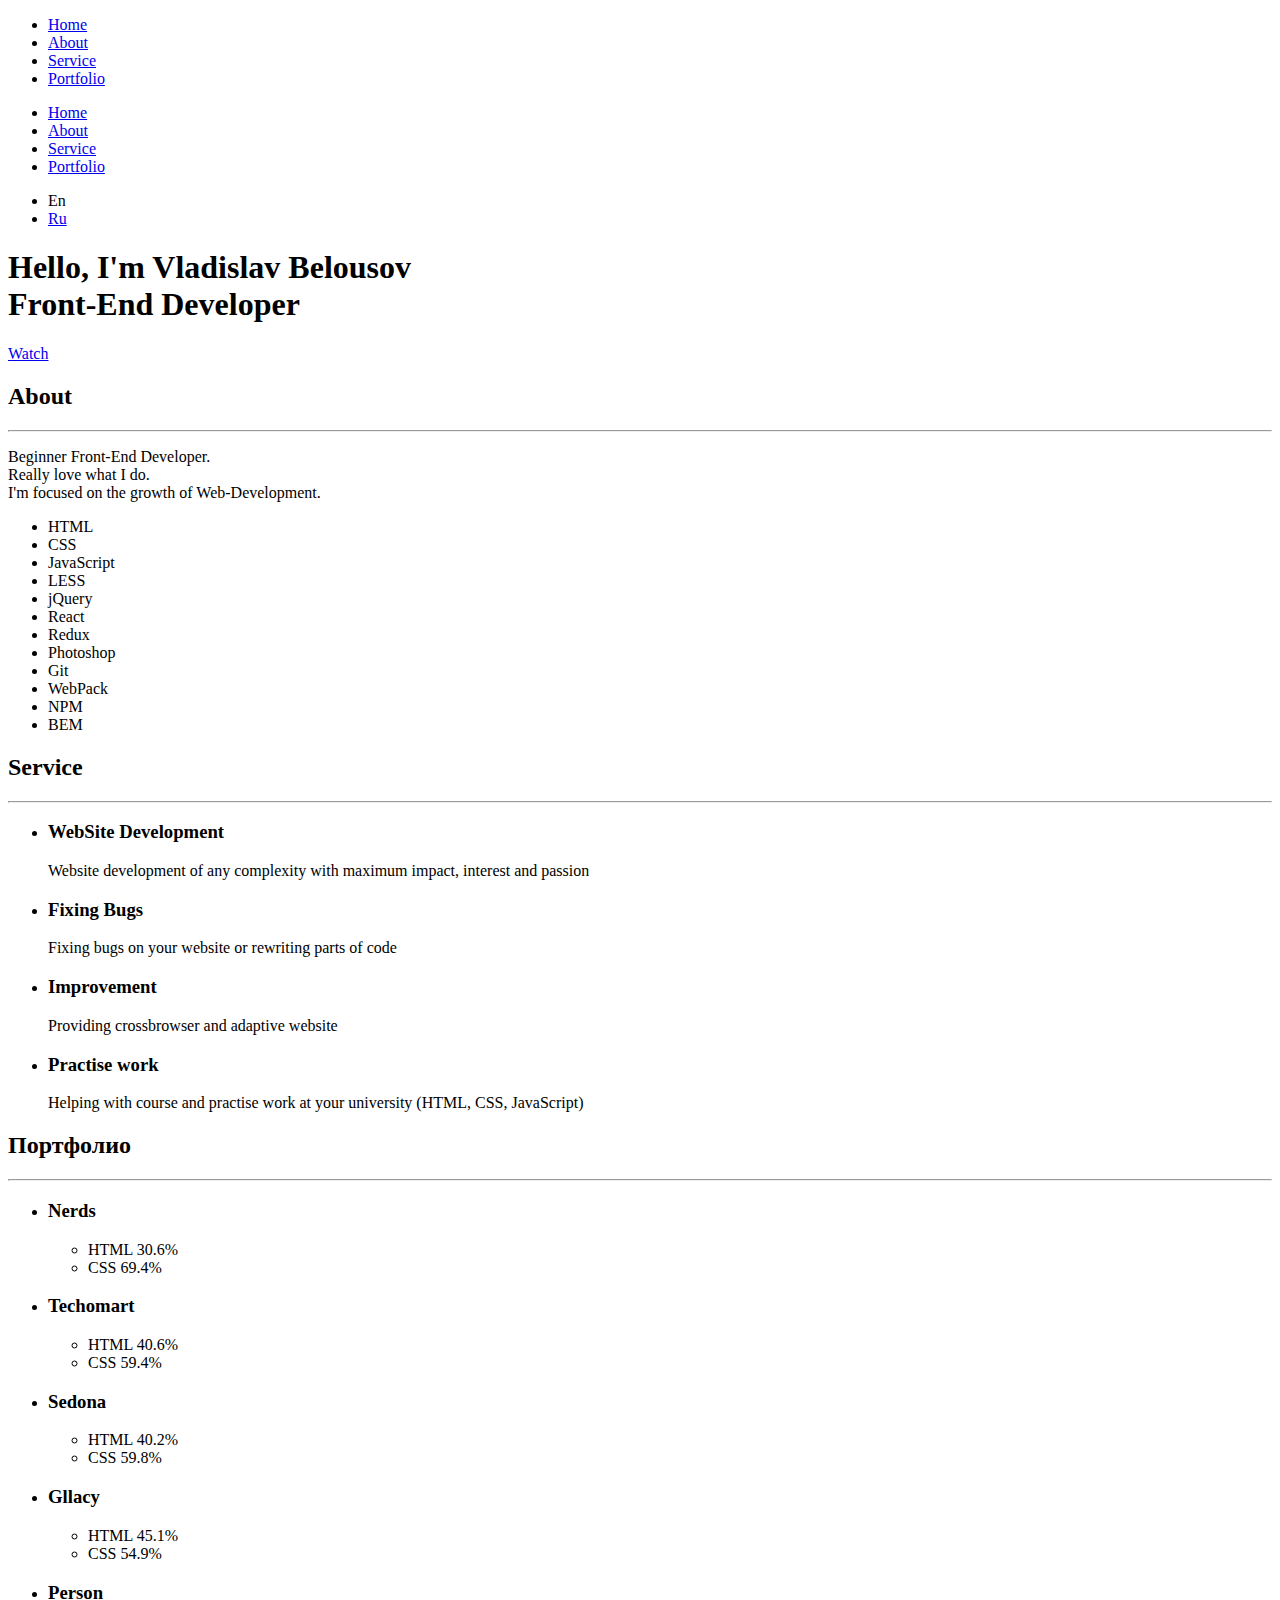
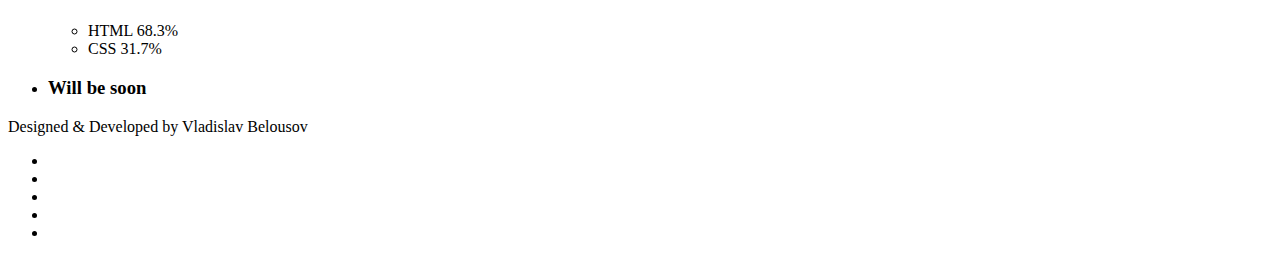
==== index_en.html @ 8ac00e5c "Source" ====
<!DOCTYPE html>
<html class="html" lang="en">
  <head>
	  <meta charset="UTF-8">
	  <meta name="viewport" content="width=device-width, initial-scale=1">
	  <meta name="author" content="Vladislav Belousov">
	  <meta name="description" content="Portfolio Front-End Developer">
	  <title>Vladislav Belousov</title>
		<link rel="stylesheet" href="styles/index.css">
  </head>
  <body class="body">
	  <section class="nav">
			<div class="layout-center">
				<nav class="nav__body">
					<ul class="nav__list">
						<li class="nav__item">
							<a class="nav__link" href="#home">Home</a>
						</li>
						<li class="nav__item">
							<a class="nav__link" href="#about">About</a>
						</li>
						<li class="nav__item">
							<a class="nav__link" href="#service">Service</a>
						</li>
						<li class="nav__item">
							<a class="nav__link" href="#portfolio">Portfolio</a>
						</li>
					</ul>
					<div class="nav-menu
                      disabled">
						<div class="nav-menu__icon
						            icon_menu">
							<ul class="nav-menu__list">
								<li class="nav-menu__item">
									<a class="nav-menu__link"
										 href="#home">Home</a>
								</li>
								<li class="nav-menu__item">
									<a class="nav-menu__link"
										 href="#about">About</a>
								</li>
								<li class="nav-menu__item">
									<a class="nav-menu__link"
										 href="#service">Service</a>
								</li>
								<li class="nav-menu__item">
									<a class="nav-menu__link"
										 href="#portfolio">Portfolio</a>
								</li>
							</ul>
						</div>
					</div>
				</nav>
				<ul class="lng-switch">
					<li class="lng-switch__item
					           lng-switch__item_active
                     lng-switch__item_en">En</li>
					<li class="lng-switch__item
                     lng-switch__item_ru">
						<a class="lng-switch__link" href="index.html">Ru</a>
					</li>
				</ul>
			</div>
    </section>
    <header class="header" id="home">
			<div class="header__wrap">
				<h1 class="header__caption">
					Hello, I'm <span class="txt_clr_blue">Vladislav Belousov</span><br>
					Front-End Developer
				</h1>
				<a class="header__btn" href="#about">Watch</a>
			</div>
    </header>
    <section class="section about" id="about">
			<div class="layout-center">
				<div class="caption-wrap
                    caption-wrap_pos_l">
					<h2 class="caption-wrap__subcaption">About</h2>
					<hr class="caption-wrap__line">
				</div>
				<div class="about__wrap">
					<p class="about__body">
						Beginner Front-End Developer.<br>
						Really love what I do.<br>
						I'm focused on the growth of Web-Development.
					</p>
					<ul class="skills">
						<li class="skills__item">
							<span class="skills__name">HTML</span>
							<div class="skills__prg">
								<div class="skills__prg_stage
						                skills__prg_stage_70
                            bgcl_html"></div>
							</div>
						</li>
						<li class="skills__item">
							<span class="skills__name">CSS</span>
							<div class="skills__prg">
								<div class="skills__prg_stage
						                skills__prg_stage_70
                            bgcl_css"></div>
							</div>
						</li>
						<li class="skills__item">
							<span class="skills__name">JavaScript</span>
							<div class="skills__prg">
								<div class="skills__prg_stage
						                skills__prg_stage_50
                            bgcl_js"></div>
							</div>
						</li>
						<li class="skills__item">
							<span class="skills__name">LESS</span>
							<div class="skills__prg">
								<div class="skills__prg_stage
						                skills__prg_stage_60
                            bgcl_less"></div>
							</div>
						</li>
						<li class="skills__item">
							<span class="skills__name">jQuery</span>
							<div class="skills__prg">
								<div class="skills__prg_stage
						                skills__prg_stage_70
                            bgcl_jq"></div>
							</div>
						</li>
						<li class="skills__item">
							<span class="skills__name">React</span>
							<div class="skills__prg">
								<div class="skills__prg_stage
						                skills__prg_stage_40
                            bgcl_react"></div>
							</div>
						</li>
						<li class="skills__item">
							<span class="skills__name">Redux</span>
							<div class="skills__prg">
								<div class="skills__prg_stage
						                skills__prg_stage_40
                            bgcl_redux"></div>
							</div>
						</li>
						<li class="skills__item">
							<span class="skills__name">Photoshop</span>
							<div class="skills__prg">
								<div class="skills__prg_stage
						                skills__prg_stage_90
                            bgcl_ps"></div>
							</div>
						</li>
						<li class="skills__item">
							<span class="skills__name">Git</span>
							<div class="skills__prg">
								<div class="skills__prg_stage
						                skills__prg_stage_60
                            bgcl_git"></div>
							</div>
						</li>
						<li class="skills__item">
							<span class="skills__name">WebPack</span>
							<div class="skills__prg">
								<div class="skills__prg_stage
						                skills__prg_stage_60
                            bgcl_wp"></div>
							</div>
						</li>
						<li class="skills__item">
							<span class="skills__name">NPM</span>
							<div class="skills__prg">
								<div class="skills__prg_stage
						                skills__prg_stage_60
                            bgcl_npm"></div>
							</div>
						</li>
						<li class="skills__item">
							<span class="skills__name">BEM</span>
							<div class="skills__prg">
								<div class="skills__prg_stage
						                skills__prg_stage_80
                            bgcl_bem"></div>
							</div>
						</li>
					</ul>
				</div>
			</div>
    </section>
    <section class="section service" id="service">
			<div class="layout-center">
				<div class="caption-wrap
                    caption-wrap_pos_r">
					<h2 class="caption-wrap__subcaption">Service</h2>
					<hr class="caption-wrap__line">
				</div>
				<ul class="service__list">
					<li class="service__item">
						<i class="service__icon
						          icon_feature-1"></i>
						<h3 class="service__caption">WebSite Development</h3>
						<p class="service__body">
							Website development of any complexity with
							maximum impact, interest and passion
						</p>
					</li>
					<li class="service__item">
						<i class="service__icon
						          icon_feature-2"></i>
						<h3 class="service__caption">Fixing Bugs</h3>
						<p class="service__body">
							Fixing bugs on your website or rewriting parts of code
						</p>
					</li>
					<li class="service__item">
						<i class="service__icon
						          icon_feature-3"></i>
						<h3 class="service__caption">Improvement</h3>
						<p class="service__body">
							Providing crossbrowser and adaptive website
						</p>
					</li>
					<li class="service__item">
						<i class="service__icon
						          icon_feature-4"></i>
						<h3 class="service__caption">Practise work</h3>
						<p class="service__body">
							Helping with course and practise work at your university
							(HTML, CSS, JavaScript)
						</p>
					</li>
				</ul>
			</div>
    </section>
		<section class="section portfolio" id="portfolio">
			<div class="layout-center">
				<div class="caption-wrap
                    caption-wrap_pos_l">
					<h2 class="caption-wrap__subcaption">Портфолио</h2>
					<hr class="caption-wrap__line">
				</div>
				<ul class="portfolio__list">
					<li class="portfolio__item">
						<div class="portfolio__image"></div>
						<div class="portfolio__wrap">
							<h3 class="portfolio__name">Nerds</h3>
							<div class="portfolio__btn-wrap">
								<a class="portfolio__btn"
									 href="assets/projects/nerds/index.html">
									<i class="portfolio__icon
									          icon_watch"></i>
								</a>
								<a class="portfolio__btn"
									 href="https://github.com/JonnoDoe/nerds_prj_1">
									<i class="portfolio__icon
									          icon_github"></i>
								</a>
							</div>
							<ul class="portfolio__tech-list">
								<li class="portfolio__tech">
									<span class="portfolio__tech-name
									             cl_html">HTML</span>
									<span class="portfolio__tech-stage">30.6%</span>
								</li>
								<li class="portfolio__tech">
									<span class="portfolio__tech-name
									             cl_css">CSS</span>
									<span class="portfolio__tech-stage">69.4%</span>
								</li>
							</ul>
						</div>
					</li>
					<li class="portfolio__item">
						<div class="portfolio__image"></div>
						<div class="portfolio__wrap">
							<h3 class="portfolio__name">Techomart</h3>
							<div class="portfolio__btn-wrap">
								<a class="portfolio__btn"
									 href="assets/projects/technomart/index.html">
									<i class="portfolio__icon
									          icon_watch"></i>
								</a>
								<a class="portfolio__btn"
									 href="https://github.com/JonnoDoe/technomart_prj_2">
									<i class="portfolio__icon
									          icon_github"></i>
								</a>
							</div>
							<ul class="portfolio__tech-list">
								<li class="portfolio__tech">
									<span class="portfolio__tech-name
									             cl_html">HTML</span>
									<span class="portfolio__tech-stage">40.6%</span>
								</li>
								<li class="portfolio__tech">
									<span class="portfolio__tech-name
									             cl_css">CSS</span>
									<span class="portfolio__tech-stage">59.4%</span>
								</li>
							</ul>
						</div>
					</li>
					<li class="portfolio__item">
						<div class="portfolio__image"></div>
						<div class="portfolio__wrap">
							<h3 class="portfolio__name">Sedona</h3>
							<div class="portfolio__btn-wrap">
								<a class="portfolio__btn"
									 href="assets/projects/sedona/index.html">
									<i class="portfolio__icon
									          icon_watch"></i>
								</a>
								<a class="portfolio__btn"
									 href="https://github.com/JonnoDoe/sedona_prj_3">
									<i class="portfolio__icon
									          icon_github"></i>
								</a>
							</div>
							<ul class="portfolio__tech-list">
								<li class="portfolio__tech">
									<span class="portfolio__tech-name
									             cl_html">HTML</span>
									<span class="portfolio__tech-stage">40.2%</span>
								</li>
								<li class="portfolio__tech">
									<span class="portfolio__tech-name
									             cl_css">CSS</span>
									<span class="portfolio__tech-stage">59.8%</span>
								</li>
							</ul>
						</div>
					</li>
					<li class="portfolio__item">
						<div class="portfolio__image"></div>
						<div class="portfolio__wrap">
							<h3 class="portfolio__name">Gllacy</h3>
							<div class="portfolio__btn-wrap">
								<a class="portfolio__btn"
									 href="assets/projects/gllacy/index.html">
									<i class="portfolio__icon
									          icon_watch"></i>
								</a>
								<a class="portfolio__btn"
									 href="https://github.com/JonnoDoe/gllacy_prj_4">
									<i class="portfolio__icon
									          icon_github"></i>
								</a>
							</div>
							<ul class="portfolio__tech-list">
								<li class="portfolio__tech">
									<span class="portfolio__tech-name
									             cl_html">HTML</span>
									<span class="portfolio__tech-stage">45.1%</span>
								</li>
								<li class="portfolio__tech">
									<span class="portfolio__tech-name
									             cl_css">CSS</span>
									<span class="portfolio__tech-stage">54.9%</span>
								</li>
							</ul>
						</div>
					</li>
					<li class="portfolio__item">
						<div class="portfolio__image"></div>
						<div class="portfolio__wrap">
							<h3 class="portfolio__name">Person</h3>
							<div class="portfolio__btn-wrap">
								<a class="portfolio__btn"
									 href="assets/projects/person/index.html">
									<i class="portfolio__icon
									          icon_watch"></i>
								</a>
								<a class="portfolio__btn"
									 href="https://github.com/JonnoDoe/person_prj_5">
									<i class="portfolio__icon
									          icon_github"></i>
								</a>
							</div>
							<ul class="portfolio__tech-list">
								<li class="portfolio__tech">
									<span class="portfolio__tech-name
									             cl_html">HTML</span>
									<span class="portfolio__tech-stage">68.3%</span>
								</li>
								<li class="portfolio__tech">
									<span class="portfolio__tech-name
									             cl_css">CSS</span>
									<span class="portfolio__tech-stage">31.7%</span>
								</li>
							</ul>
						</div>
					</li>
					<li class="portfolio__item">
						<div class="portfolio__image"></div>
						<div class="portfolio__wrap">
							<h3 class="portfolio__name">Will be soon</h3>
						</div>
					</li>
				</ul>
			</div>
		</section>
    <footer class="footer">
			<div class="layout-center">
				<span class="footer__body">
					Designed & Developed by
					<span class="txt_clr_blue">Vladislav Belousov</span>
				</span>
				<ul class="footer__list">
					<li class="footer__item">
						<a class="footer__link" href="https://github.com/JonnoDoe">
							<i class="footer__icon
                        icon_github-square"></i>
						</a>
					</li>
					<li class="footer__item">
						<a class="footer__link" href="https://t.me/JonnoDoe">
							<i class="footer__icon
                        icon_telegram-square"></i>
						</a>
					</li>
					<li class="footer__item">
						<a class="footer__link" href="https://vk.com/v.belou98">
							<i class="footer__icon
                        icon_vk-square"></i>
						</a>
					</li>
					<li class="footer__item">
						<a class="footer__link" href="mailto:v.belou98@gmail.com">
							<i class="footer__icon
                        icon_mail-square"></i>
						</a>
					</li>
					<li class="footer__item">
						<a class="footer__link" href="https://www.instagram.com/v.belou98">
							<i class="footer__icon
                        icon_instagram-square"></i>
						</a>
					</li>
				</ul>
			</div>
    </footer>
		<script src="assets/scripts/lib/jQuery.js"></script>
		<script src="assets/scripts/index.js"></script>
  </body>
</html>
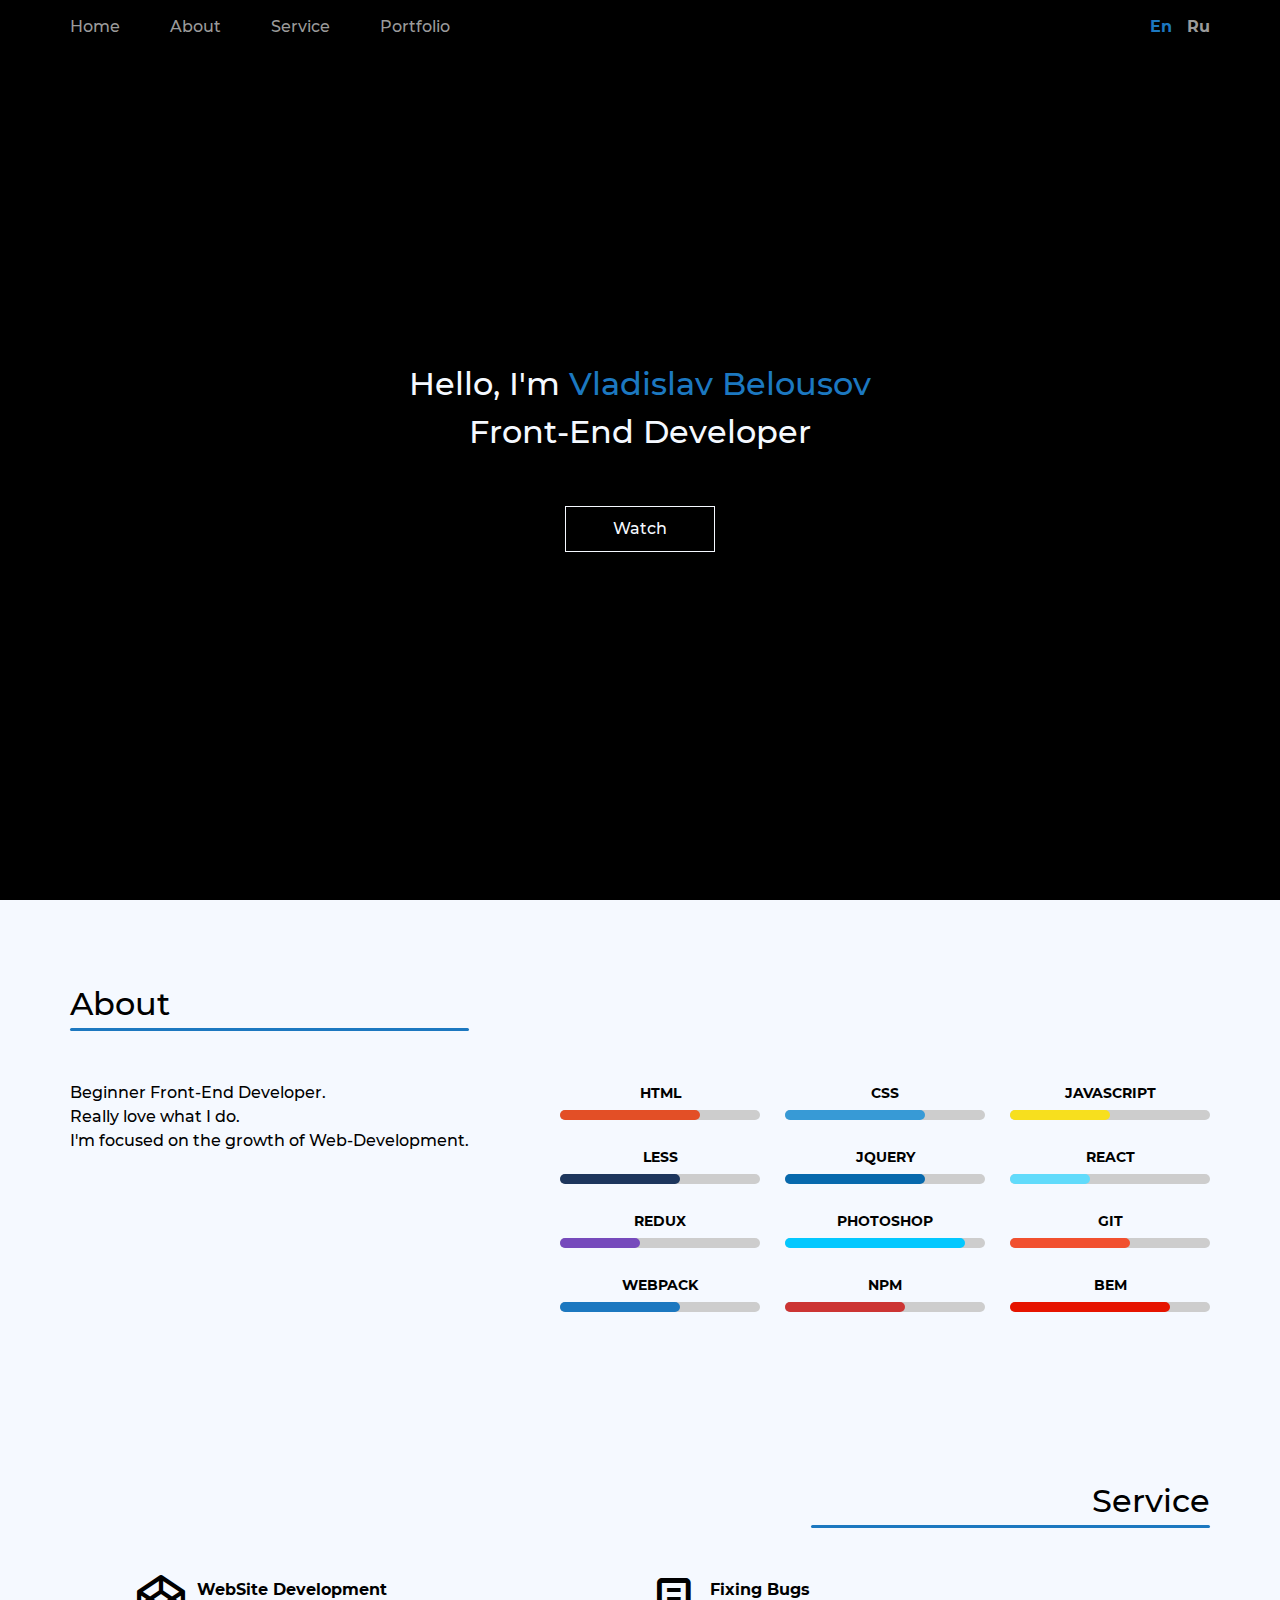
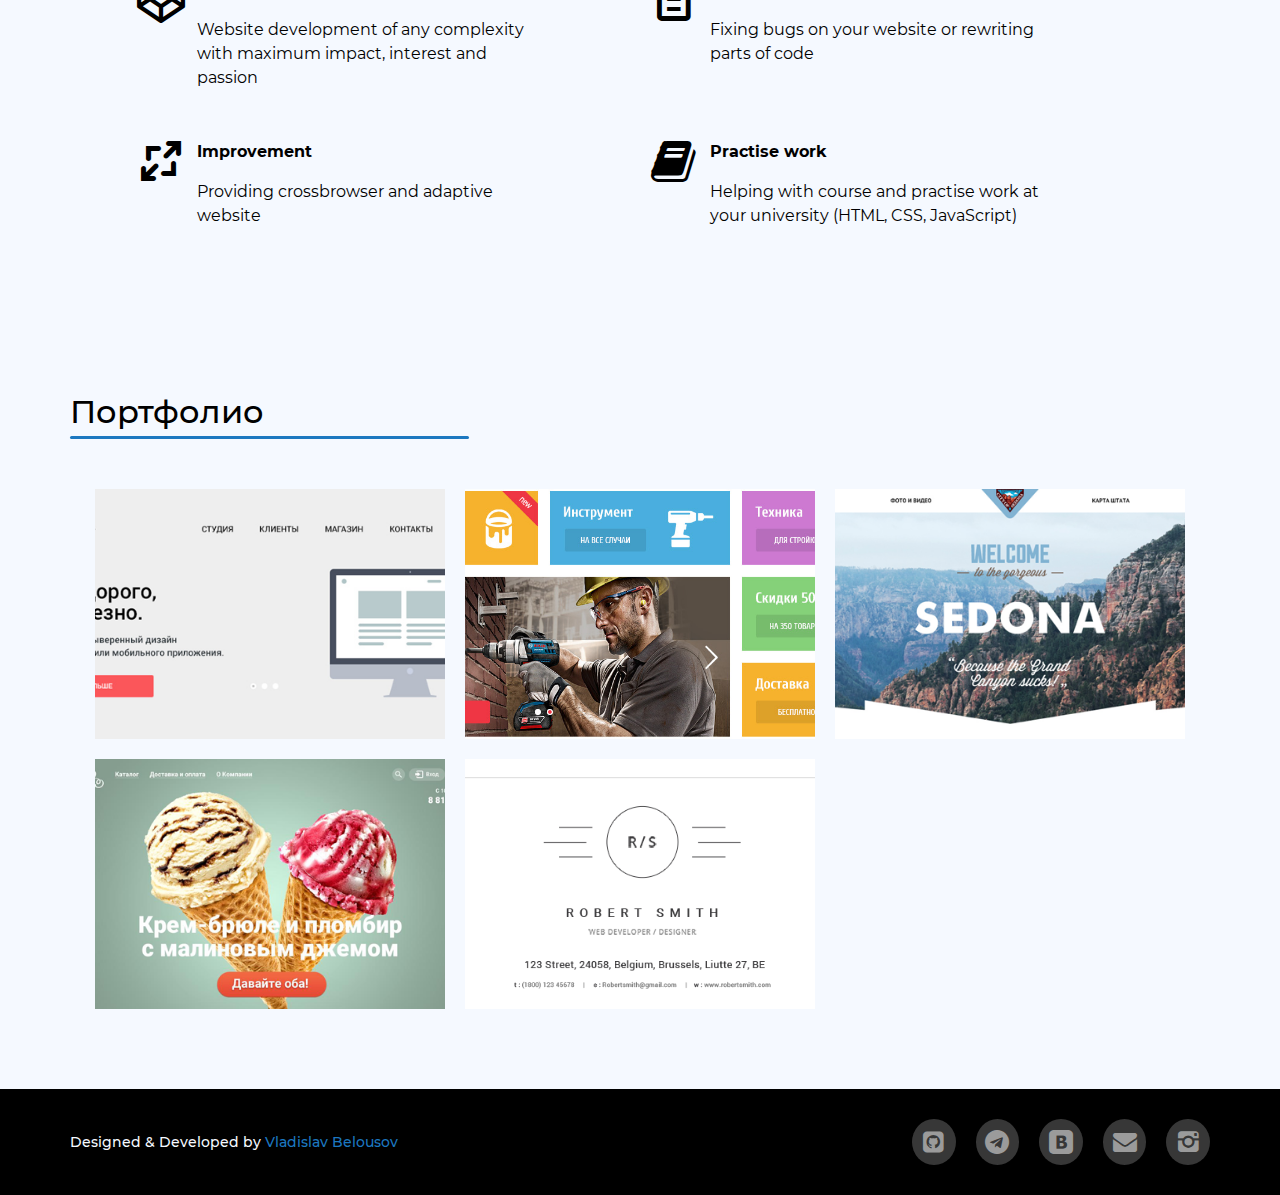
==== commit cefa6261: "Add Styles [EN]" ====
--- a/index_en.html
+++ b/index_en.html
@@ -6,7 +6,8 @@
 	  <meta name="author" content="Vladislav Belousov">
 	  <meta name="description" content="Portfolio Front-End Developer">
 	  <title>Vladislav Belousov</title>
-		<link rel="stylesheet" href="styles/index.css">
+		<link rel="icon" href="assets/media/images/ICO/favicon.ico">
+		<link rel="stylesheet" href="assets/styles/index.css">
   </head>
   <body class="body">
 	  <section class="nav">
--- a/assets/styles/index.css
+++ b/assets/styles/index.css
@@ -0,0 +1,872 @@
+@import "other/reset.css";
+@import "dep/fonts.css";
+@import "../dep/fonts.css";
+@import "../../dep/fonts.css";
+@import "../../dep/fonts.css";
+@import "../../dep/fonts.css";
+@import "../../dep/fonts.css";
+@import "../../dep/fonts.css";
+@import "../../dep/fonts.css";
+@import "../../../dep/fonts.css";
+@import "../../../dep/fonts.css";
+@import "../../../dep/fonts.css";
+@import "../../../dep/fonts.css";
+@import "../../../dep/fonts.css";
+@import "../../../dep/fonts.css";
+:root {
+  -webkit-box-sizing: border-box;
+  -moz-box-sizing: border-box;
+  box-sizing: border-box;
+}
+*,
+::before,
+::after {
+  -webkit-box-sizing: inherit;
+  -moz-box-sizing: inherit;
+  box-sizing: inherit;
+}
+.body {
+  font-family: 'Montserrat Medium', 'Arial', sans-serif;
+  font-size: 1rem;
+  line-height: 1.5;
+  color: #000000;
+  background-color: #f5f9ff;
+  -webkit-user-select: none;
+  -moz-user-select: none;
+  -ms-user-select: none;
+  user-select: none;
+}
+.layout-center {
+  max-width: 1140px;
+  margin: 0 auto;
+}
+@media (max-width: 1200px) {
+  .layout-center {
+    max-width: 960px;
+  }
+}
+@media (max-width: 1024px) {
+  .layout-center {
+    max-width: 768px;
+  }
+}
+@media (max-width:  860px) {
+  .layout-center {
+    max-width: 100%;
+    padding: 0 2.5em;
+  }
+}
+@media (max-width:  620px) {
+  .layout-center {
+    max-width: 480px;
+  }
+}
+@media (max-width:  550px) {
+  .layout-center {
+    max-width: 100%;
+    padding: 0 1.25em;
+  }
+}
+.disabled {
+  display: none;
+}
+.txt_clr_blue {
+  color: #1c78c0;
+}
+.cl_html {
+  color: #e34f26;
+}
+.cl_css {
+  color: #379ad6;
+}
+.cl_js {
+  color: #f7df1e;
+}
+.cl_less {
+  color: #1d365d;
+}
+.cl_jq {
+  color: #0769ad;
+}
+.cl_react {
+  color: #61dbfb;
+}
+.cl_redux {
+  color: #764abc;
+}
+.cl_ps {
+  color: #03c8ff;
+}
+.cl_git {
+  color: #f1502f;
+}
+.cl_wp {
+  color: #1c78c0;
+}
+.cl_npm {
+  color: #cc3534;
+}
+.cl_bem {
+  color: #e61400;
+}
+.bgcl_html {
+  background-color: #e34f26;
+}
+.bgcl_css {
+  background-color: #379ad6;
+}
+.bgcl_js {
+  background-color: #f7df1e;
+}
+.bgcl_less {
+  background-color: #1d365d;
+}
+.bgcl_jq {
+  background-color: #0769ad;
+}
+.bgcl_react {
+  background-color: #61dbfb;
+}
+.bgcl_redux {
+  background-color: #764abc;
+}
+.bgcl_ps {
+  background-color: #03c8ff;
+}
+.bgcl_git {
+  background-color: #f1502f;
+}
+.bgcl_wp {
+  background-color: #1c78c0;
+}
+.bgcl_npm {
+  background-color: #cc3534;
+}
+.bgcl_bem {
+  background-color: #e61400;
+}
+.caption-wrap {
+  display: flex;
+  flex-wrap: wrap;
+  flex-flow: column wrap;
+  justify-content: center;
+  align-items: center;
+  padding-bottom: 3.125em;
+}
+.caption-wrap_pos_l {
+  justify-content: flex-start;
+  align-items: flex-start;
+  text-align: left;
+}
+.caption-wrap_pos_r {
+  justify-content: flex-end;
+  align-items: flex-end;
+  text-align: right;
+}
+.caption-wrap__subcaption {
+  font-size: 2rem;
+}
+.caption-wrap__line {
+  width: 35%;
+  height: 0.1875em;
+  margin: 0;
+  border: none;
+  border-radius: 0.625em;
+  background-color: #1c78c0;
+}
+@media (max-width:  860px) {
+  .caption-wrap__line {
+    width: 50%;
+  }
+}
+@media (max-width:  550px) {
+  .caption-wrap__line {
+    width: 70%;
+  }
+}
+@media (max-width:  360px) {
+  .caption-wrap__line {
+    width: 80%;
+  }
+}
+.section {
+  padding: 5em 0;
+}
+@media (max-width:  860px) {
+  .section {
+    padding: 3.75em 0;
+  }
+}
+@media (max-width:  550px) {
+  .section {
+    padding: 3.75em 0 0 0;
+  }
+}
+.flex_row {
+  display: flex;
+  flex-wrap: wrap;
+  flex-flow: row wrap;
+}
+.flex_column {
+  display: flex;
+  flex-wrap: wrap;
+  flex-flow: column wrap;
+}
+.bg {
+  background-size: cover;
+  background-position: center;
+  background-repeat: no-repeat;
+}
+.trans {
+  transition: 0.3s all ease;
+}
+.nav {
+  position: fixed;
+  z-index: 999;
+  width: 100%;
+  padding: 0.9375em 0;
+  background-color: #000000;
+}
+.nav .layout-center,
+.nav__list {
+  display: flex;
+  flex-wrap: wrap;
+  flex-flow: row wrap;
+  justify-content: space-between;
+  align-items: center;
+}
+.nav__item {
+  position: relative;
+  padding-bottom: 0.3125em;
+  margin: 0 3.125em -0.3125em 0;
+}
+.nav__item:last-of-type {
+  margin-right: 0;
+}
+.nav__item:hover::after {
+  width: 60%;
+  -webkit-transform: scale(1);
+  -moz-transform: scale(1);
+  -ms-transform: scale(1);
+  -o-transform: scale(1);
+  transform: scale(1);
+  opacity: 1;
+  transition: all 0.3s ease;
+}
+.nav__item:hover .nav__link {
+  color: #f5f9ff;
+  transition: all 0.3s ease;
+}
+.nav__item::after {
+  content: '';
+  position: absolute;
+  bottom: 0.1875em;
+  display: block;
+  width: 0;
+  height: 0.1875em;
+  border-radius: 0.625em;
+  background-color: #1c78c0;
+  opacity: 0;
+}
+.nav__link {
+  text-decoration: none;
+  color: #9b9b9b;
+}
+.nav-menu {
+  display: none;
+}
+.lng-switch {
+  display: flex;
+  flex-wrap: wrap;
+  flex-flow: row wrap;
+  justify-content: space-between;
+  align-items: center;
+  width: 3.75em;
+}
+.lng-switch__item {
+  font-family: 'Montserrat Bold', 'Arial', sans-serif;
+}
+.lng-switch__item_active {
+  color: #1c78c0;
+}
+.lng-switch__link {
+  text-decoration: none;
+  color: #9b9b9b;
+}
+.lng-switch__link:hover {
+  color: #f5f9ff;
+  transition: all 0.3s ease;
+}
+.header {
+  position: relative;
+  height: 100vh;
+  text-align: center;
+  color: #f5f9ff;
+  background-color: #000000;
+}
+.header__wrap {
+  display: flex;
+  flex-wrap: wrap;
+  flex-flow: column wrap;
+  justify-content: center;
+  align-items: center;
+  position: absolute;
+  top: 40%;
+  width: 100%;
+}
+.header__caption {
+  margin-bottom: 1.5625em;
+  font-size: 2rem;
+}
+.header__btn {
+  display: block;
+  width: 9.375em;
+  padding: 0.625em;
+  border: 1px solid #f5f9ff;
+  text-decoration: none;
+  color: #f5f9ff;
+}
+.header__btn:hover {
+  color: #000000;
+  background-color: #f5f9ff;
+  transition: all 0.3s ease;
+}
+.about__wrap {
+  display: flex;
+  flex-wrap: wrap;
+  flex-flow: row wrap;
+  justify-content: space-between;
+  align-items: baseline;
+}
+.about__body {
+  width: 25em;
+}
+.skills {
+  display: flex;
+  flex-wrap: wrap;
+  flex-flow: row wrap;
+  justify-content: space-between;
+  align-items: center;
+  width: 40.625em;
+}
+.skills__item {
+  width: 12.5em;
+  margin-bottom: 1.25em;
+  text-align: center;
+}
+.skills__item:nth-of-type(10),
+.skills__item:nth-of-type(11),
+.skills__item:nth-of-type(12) {
+  margin-bottom: 0;
+}
+.skills__name {
+  font-family: 'Montserrat Bold', 'Arial', sans-serif;
+  font-size: 0.875rem;
+  text-transform: uppercase;
+}
+.skills__prg,
+.skills__prg_stage {
+  height: 0.625em;
+  border-radius: 0.3125em;
+}
+.skills__prg {
+  position: relative;
+  margin: 0.3125em 0;
+  background-color: #cdcdcd;
+}
+.skills__prg_stage_10 {
+  width: 10%;
+}
+.skills__prg_stage_20 {
+  width: 20%;
+}
+.skills__prg_stage_30 {
+  width: 30%;
+}
+.skills__prg_stage_40 {
+  width: 40%;
+}
+.skills__prg_stage_50 {
+  width: 50%;
+}
+.skills__prg_stage_60 {
+  width: 60%;
+}
+.skills__prg_stage_70 {
+  width: 70%;
+}
+.skills__prg_stage_80 {
+  width: 80%;
+}
+.skills__prg_stage_90 {
+  width: 90%;
+}
+.skills__prg_stage_100 {
+  width: 100%;
+}
+.service__list {
+  display: flex;
+  flex-wrap: wrap;
+  flex-flow: row wrap;
+  justify-content: center;
+  align-items: baseline;
+}
+.service__item {
+  position: relative;
+  flex-basis: 45%;
+  padding-left: 4.375em;
+  margin-bottom: 3.125em;
+  text-align: left;
+}
+.service__item:nth-of-type(3),
+.service__item:nth-of-type(4) {
+  margin-bottom: 0;
+}
+.service__icon {
+  position: absolute;
+  left: 0;
+  top: -0.3125em;
+  font-size: 3rem;
+}
+.service__caption {
+  margin-bottom: 1rem;
+  font-family: 'Montserrat Bold', 'Arial', sans-serif;
+}
+.service__body {
+  width: 80%;
+  font-family: 'Montserrat Regular', 'Arial', sans-serif;
+}
+.portfolio__list {
+  display: flex;
+  flex-wrap: wrap;
+  flex-flow: row wrap;
+  justify-content: center;
+  align-items: center;
+}
+.portfolio__item,
+.portfolio__image,
+.portfolio__wrap {
+  width: 21.875em;
+  height: 15.625em;
+}
+.portfolio__item {
+  position: relative;
+  margin: 1.25em 1.25em 0 0;
+  overflow: hidden;
+}
+.portfolio__item:hover {
+  box-shadow: 3px 3px 10px 0 #696969;
+}
+.portfolio__item:hover .portfolio__image {
+  -webkit-transform: scale(1.2);
+  -moz-transform: scale(1.2);
+  -ms-transform: scale(1.2);
+  -o-transform: scale(1.2);
+  transform: scale(1.2);
+  transition: all 0.3s ease;
+}
+.portfolio__item:hover .portfolio__wrap {
+  opacity: 1;
+  transition: all 0.3s ease;
+}
+.portfolio__item:nth-of-type(1),
+.portfolio__item:nth-of-type(2),
+.portfolio__item:nth-of-type(3) {
+  margin-top: 0;
+}
+.portfolio__item:nth-of-type(3n) {
+  margin-right: 0;
+}
+.portfolio__item:nth-of-type(1) .portfolio__image {
+  background-image: url('https://jonnodoe.github.io/assets/media/images/PNG/prj_nerds.png');
+}
+.portfolio__item:nth-of-type(2) .portfolio__image {
+  background-image: url('https://jonnodoe.github.io/assets/media/images/PNG/prj_technomart.png');
+}
+.portfolio__item:nth-of-type(3) .portfolio__image {
+  background-image: url('https://jonnodoe.github.io/assets/media/images/PNG/prj_sedona.png');
+}
+.portfolio__item:nth-of-type(4) .portfolio__image {
+  background-image: url('https://jonnodoe.github.io/assets/media/images/PNG/prj_gllacy.png');
+}
+.portfolio__item:nth-of-type(5) .portfolio__image {
+  background-image: url('https://jonnodoe.github.io/assets/media/images/PNG/prj_person.png');
+}
+.portfolio__image {
+  position: absolute;
+  z-index: 1;
+  background-size: cover;
+  background-repeat: no-repeat;
+  background-position: center;
+}
+.portfolio__wrap {
+  display: flex;
+  flex-wrap: wrap;
+  flex-flow: column wrap;
+  justify-content: space-between;
+  align-items: center;
+  position: absolute;
+  z-index: 2;
+  padding: 1.875em 0.625em 0.625em;
+  color: #f5f9ff;
+  background-color: rgba(0, 0, 0, 0.7);
+  opacity: 0;
+}
+.portfolio__name {
+  font-family: 'Montserrat Bold', 'Arial', sans-serif;
+  text-transform: uppercase;
+}
+.portfolio__btn {
+  display: flex;
+  flex-wrap: wrap;
+  flex-flow: column wrap;
+  justify-content: center;
+  align-items: center;
+  width: 3.125em;
+  height: 3.125em;
+  border-radius: 50%;
+  color: #f5f9ff;
+  background-color: #373737;
+}
+.portfolio__btn:first-of-type {
+  margin-right: 1.25em;
+}
+.portfolio__btn:hover {
+  background-color: #1c78c0;
+  cursor: pointer;
+  transition: all 0.3s ease;
+}
+.portfolio__btn:hover .portfolio__icon {
+  color: #f5f9ff;
+  transition: all 0.3s ease;
+}
+.portfolio__btn-wrap {
+  display: flex;
+  flex-wrap: wrap;
+  flex-flow: row wrap;
+  justify-content: center;
+  align-items: center;
+}
+.portfolio__icon {
+  font-size: 1.5rem;
+  color: #9b9b9b;
+}
+.portfolio__tech {
+  margin-right: 0.71428571em;
+  font-size: 0.875rem;
+}
+.portfolio__tech:last-of-type {
+  margin-right: 0;
+}
+.portfolio__tech-list {
+  display: flex;
+  flex-wrap: wrap;
+  flex-flow: row wrap;
+  justify-content: flex-start;
+  align-items: center;
+  width: 100%;
+}
+.footer {
+  padding: 1.875em 0;
+  background-color: #000000;
+}
+.footer .layout-center {
+  display: flex;
+  flex-wrap: wrap;
+  flex-flow: row wrap;
+  justify-content: space-between;
+  align-items: center;
+}
+.footer__body {
+  font-size: 0.875rem;
+  color: #f5f9ff;
+}
+.footer__list {
+  display: flex;
+  flex-wrap: wrap;
+  flex-flow: row wrap;
+  justify-content: center;
+  align-items: center;
+}
+.footer__item {
+  padding: 0.3125em;
+  margin-right: 1.25em;
+  border-radius: 50%;
+  background-color: #373737;
+}
+.footer__item:last-of-type {
+  margin-right: 0;
+}
+.footer__item:hover {
+  background-color: #1c78c0;
+  transition: all 0.3s ease;
+}
+.footer__item:hover .footer__icon {
+  color: #f5f9ff;
+  transition: all 0.3s ease;
+}
+.footer__link {
+  display: block;
+  width: 100%;
+  height: 100%;
+}
+.footer__icon {
+  font-size: 1.5rem;
+  color: #9b9b9b;
+}
+@media (max-width:  860px) {
+  .nav__item {
+    margin-right: 1.5625em;
+  }
+}
+@media (max-width:  620px) {
+  .nav {
+    padding: 0.3125em;
+  }
+  .nav__list {
+    display: none;
+  }
+  .nav-menu {
+    display: inline-block;
+  }
+  .nav-menu__icon {
+    position: relative;
+    font-size: 2rem;
+    color: #f5f9ff;
+  }
+  .nav-menu__icon:hover {
+    color: #1c78c0;
+    transition: all 0.3s ease;
+  }
+  .nav-menu__icon:hover .nav-menu__list {
+    width: 6.25em;
+    opacity: 1;
+    cursor: pointer;
+    transition: all 0.3s ease;
+  }
+  .nav-menu__list {
+    position: absolute;
+    width: 0;
+    background-color: #000000;
+    opacity: 0;
+  }
+  .nav-menu__item {
+    display: flex;
+    flex-wrap: wrap;
+    flex-flow: row wrap;
+    justify-content: flex-start;
+    align-items: center;
+    padding: 0.3125em;
+    border-bottom: 1px solid #373737;
+  }
+  .nav-menu__item:hover {
+    border-bottom-color: #1c78c0;
+    cursor: pointer;
+    transition: all 0.3s ease;
+  }
+  .nav-menu__item:hover .nav-menu__link {
+    color: #f5f9ff;
+    cursor: pointer;
+    transition: all 0.3s ease;
+  }
+  .nav-menu__item:last-of-type {
+    border-bottom: 0;
+  }
+  .nav-menu__link {
+    display: block;
+    width: 100%;
+    height: 100%;
+    font-family: 'Montserrat Medium', 'Arial', sans-serif;
+    font-size: 1rem;
+    text-decoration: none;
+    color: #9b9b9b;
+  }
+}
+@media (max-width:  550px) {
+  .header__caption {
+    font-size: 1.5rem;
+  }
+  .header__btn {
+    font-size: 0.875rem;
+  }
+  .header .txt_clr_blue::before {
+    content: ' ';
+    display: block;
+  }
+}
+@media (max-width: 1200px) {
+  .about__wrap {
+    flex-flow: column wrap;
+    justify-content: center;
+    align-items: center;
+  }
+  .about__body {
+    align-self: flex-start;
+    width: 100%;
+    margin-bottom: 3.125em;
+  }
+}
+@media (max-width:  860px) {
+  .about .skills {
+    justify-content: space-evenly;
+    width: 100%;
+  }
+  .about .skills__item {
+    width: 35%;
+  }
+  .about .skills__item:nth-of-type(10) {
+    margin-bottom: 1.25em;
+  }
+}
+@media (max-width:  620px) {
+  .about .skills {
+    justify-content: space-between;
+  }
+  .about .skills__item {
+    width: 45%;
+  }
+}
+@media (max-width:  550px) {
+  .about .skills {
+    justify-content: center;
+  }
+  .about .skills__item {
+    width: 70%;
+    margin-bottom: 1.25em;
+  }
+  .about .skills__item:last-of-type {
+    margin-bottom: 0;
+  }
+}
+@media (max-width: 1200px) {
+  .service__body {
+    width: 85%;
+  }
+}
+@media (max-width: 1024px) {
+  .service__list {
+    justify-content: center;
+    align-items: center;
+  }
+  .service__item {
+    flex-basis: 70%;
+  }
+  .service__item:nth-of-type(3) {
+    margin-bottom: 3.125em;
+  }
+  .service__body {
+    width: 100%;
+  }
+}
+@media (max-width:  860px) {
+  .service__item {
+    flex-basis: 75%;
+  }
+}
+@media (max-width:  620px) {
+  .service__item {
+    flex-basis: 100%;
+  }
+}
+@media (max-width: 1200px) {
+  .portfolio__item:nth-of-type(3) {
+    margin-top: 1.25em;
+  }
+  .portfolio__item:nth-of-type(3n) {
+    margin-right: 1.25em;
+  }
+  .portfolio__item:nth-of-type(1),
+  .portfolio__item:nth-of-type(2) {
+    margin-top: 0;
+  }
+  .portfolio__item:nth-of-type(2n) {
+    margin-right: 0;
+  }
+}
+@media (max-width:  860px) {
+  .portfolio__item,
+  .portfolio__image,
+  .portfolio__wrap {
+    width: 28.125em;
+    height: 18.75em;
+  }
+  .portfolio__item {
+    margin: 1.25em 0 0 0;
+  }
+  .portfolio__item:nth-of-type(2) {
+    margin-top: 1.25em;
+  }
+  .portfolio__item:nth-of-type(3n) {
+    margin-right: 0;
+  }
+}
+@media (max-width:  620px) {
+  .portfolio__item {
+    width: 100%;
+    height: 15.625em;
+  }
+  .portfolio__image,
+  .portfolio__wrap {
+    width: 100%;
+    height: 15.625em;
+  }
+}
+@media (max-width:  550px) {
+  .portfolio {
+    padding-bottom: 3.75em;
+  }
+  .portfolio__item {
+    width: 90%;
+    height: 13.75em;
+  }
+  .portfolio__image,
+  .portfolio__wrap {
+    width: 100%;
+    height: 13.75em;
+  }
+}
+@media (max-width:  360px) {
+  .portfolio {
+    padding-bottom: 3.75em;
+  }
+  .portfolio__item {
+    width: 100%;
+    height: 12.5em;
+  }
+  .portfolio__image,
+  .portfolio__wrap {
+    width: 100%;
+    height: 12.5em;
+  }
+}
+@media (max-width:  860px) {
+  .footer .layout-center {
+    justify-content: center;
+  }
+  .footer__body {
+    flex-basis: 100%;
+    margin-bottom: 1.25em;
+    text-align: center;
+  }
+}
+@media (max-width:  360px) {
+  .footer__body {
+    text-align: center;
+  }
+  .footer .txt_clr_blue::before {
+    content: ' ';
+    display: block;
+  }
+  .footer__item {
+    padding: 0;
+    margin-right: 0.9375em;
+    background-color: unset;
+  }
+  .footer__item:hover {
+    background-color: unset;
+  }
+  .footer__icon {
+    font-size: 1.125rem;
+  }
+}
+/*# sourceMappingURL=index.css.map */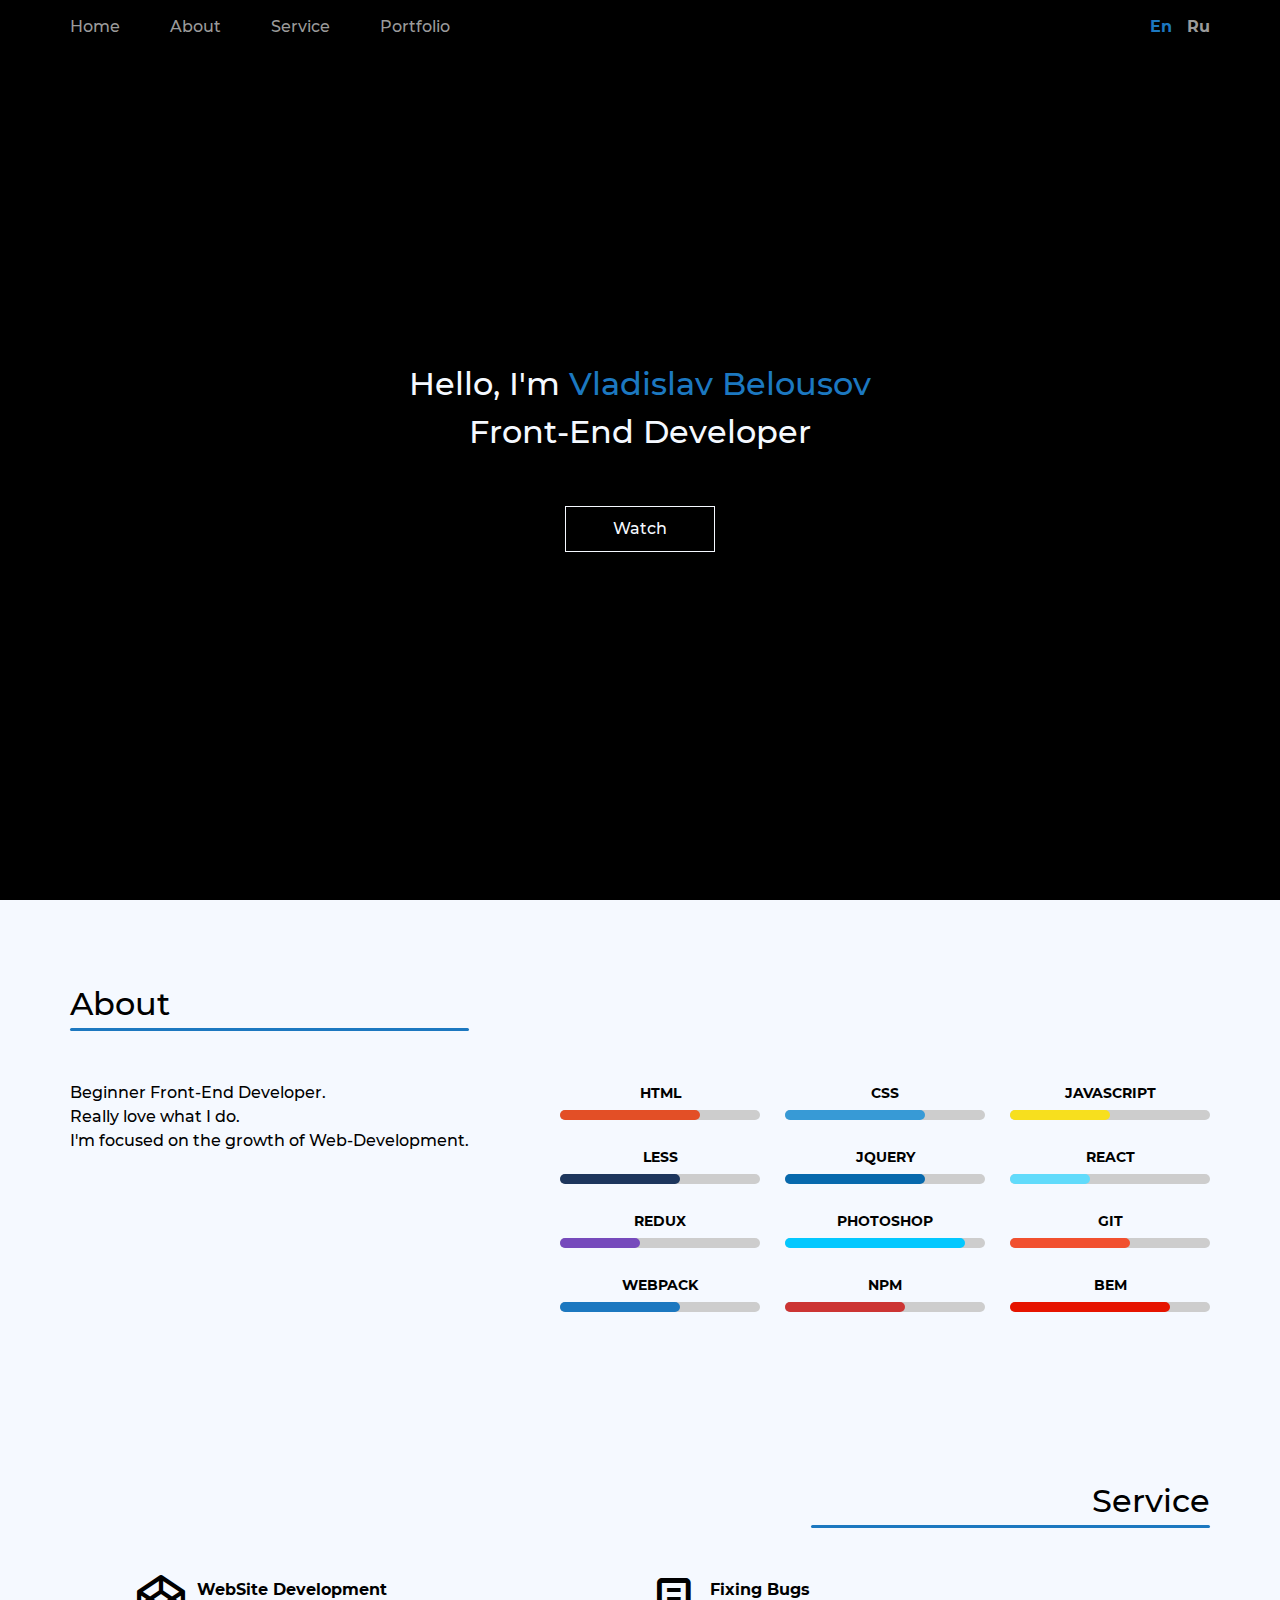
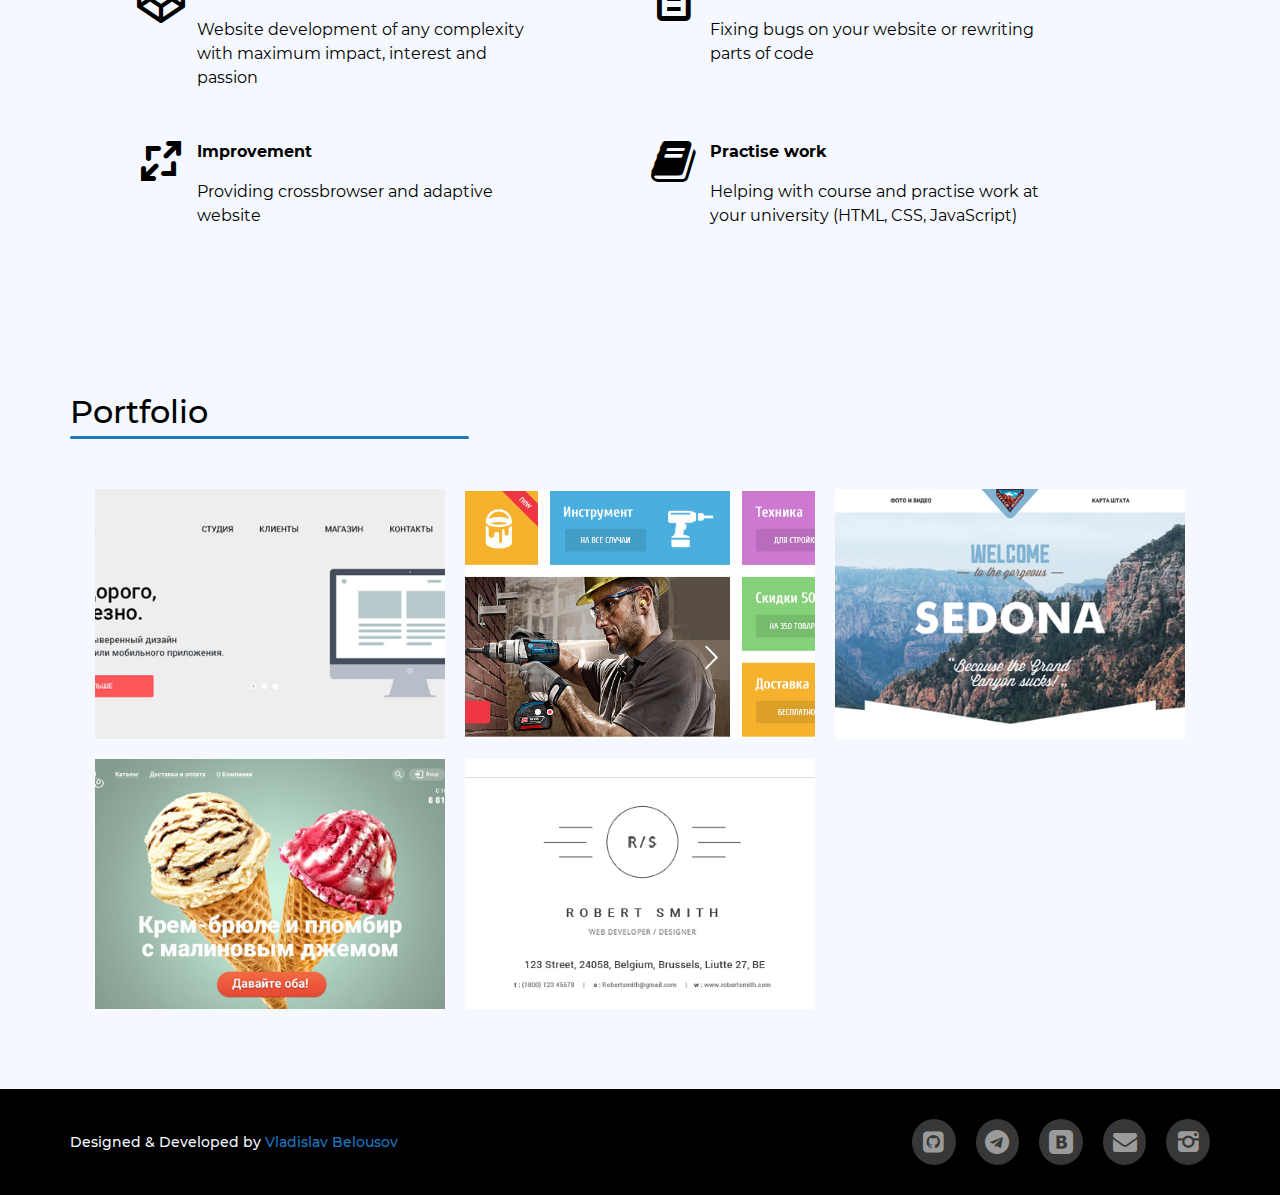
==== commit 363b2662: "Update index_en.html" ====
--- a/index_en.html
+++ b/index_en.html
@@ -5,6 +5,7 @@
 	  <meta name="viewport" content="width=device-width, initial-scale=1">
 	  <meta name="author" content="Vladislav Belousov">
 	  <meta name="description" content="Portfolio Front-End Developer">
+		<meta name='freelancehunt' content='682f593e0ae0b66' />
 	  <title>Vladislav Belousov</title>
 		<link rel="icon" href="assets/media/images/ICO/favicon.ico">
 		<link rel="stylesheet" href="assets/styles/index.css">
@@ -235,7 +236,7 @@
 			<div class="layout-center">
 				<div class="caption-wrap
                     caption-wrap_pos_l">
-					<h2 class="caption-wrap__subcaption">Портфолио</h2>
+					<h2 class="caption-wrap__subcaption">Portfolio</h2>
 					<hr class="caption-wrap__line">
 				</div>
 				<ul class="portfolio__list">
@@ -441,4 +442,4 @@
 		<script src="assets/scripts/lib/jQuery.js"></script>
 		<script src="assets/scripts/index.js"></script>
   </body>
-</html>+</html>
